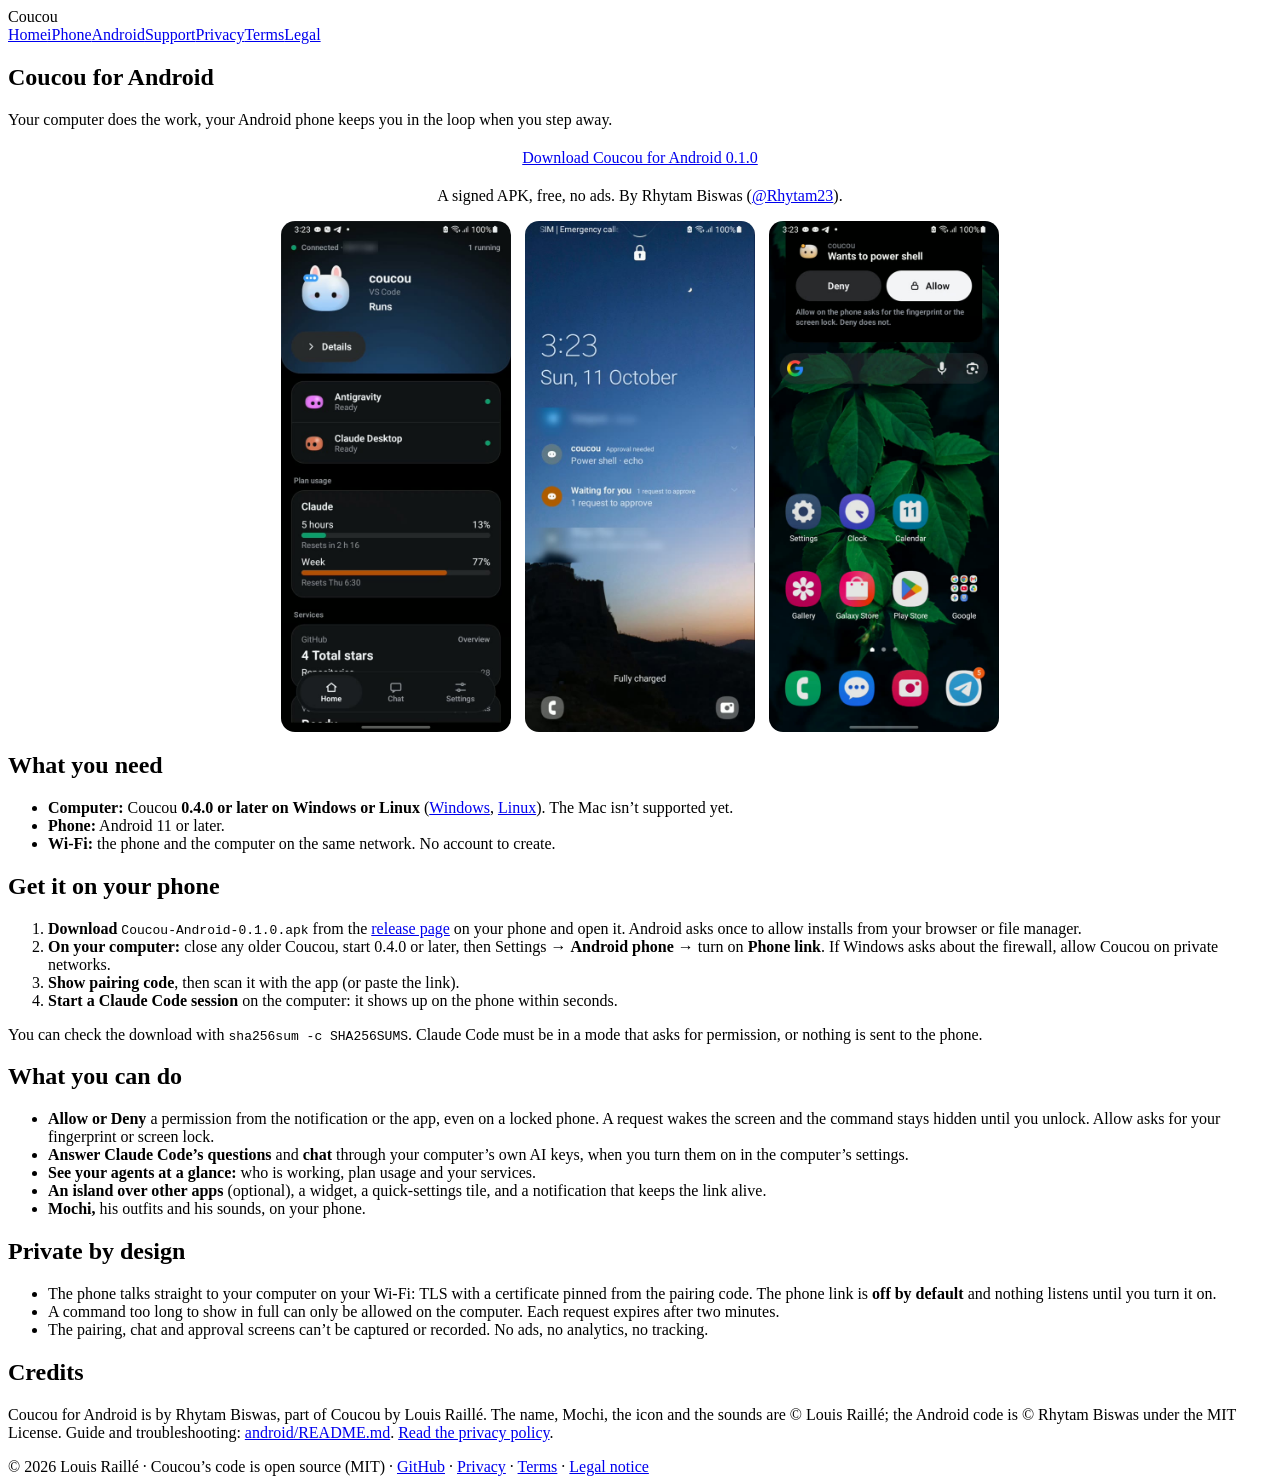
==== docs/android.html @ 023b4f67 "Site and README: Coucou for Android (page, section, screenshots) Adds docs/android.html in the style" ====
<!doctype html><html lang="en"><head><meta charset="utf-8"><meta name="viewport" content="width=device-width,initial-scale=1">
<title>Coucou for Android</title><link rel="icon" href="media/icon.png"><link rel="stylesheet" href="site.css"></head><body><div class="wrap">
<header><a href="index.html"><img src="media/icon.png" alt=""></a><span class="name">Coucou</span>
<nav><a href="index.html">Home</a><a href="iphone.html">iPhone</a><a href="android.html" class="on">Android</a><a href="support.html">Support</a><a href="privacy.html">Privacy</a><a href="terms.html">Terms</a><a href="legal.html">Legal</a></nav></header>
<section id="en">
<h1>Coucou for Android</h1>
<div class="meta">Your computer does the work, your Android phone keeps you in the loop when you step away.</div>
<p style="text-align:center;margin:20px 0"><a class="btn" href="https://github.com/Louis-CFM/coucou/releases/tag/android-v0.1.0">Download Coucou for Android 0.1.0</a></p>
<p class="meta" style="text-align:center">A signed APK, free, no ads. By Rhytam Biswas (<a href="https://github.com/Rhytam23">@Rhytam23</a>).</p>
<div style="display:flex;gap:14px;justify-content:center;flex-wrap:wrap;margin:16px 0">
<img src="media/android-home.jpg" style="width:100%;max-width:230px;border-radius:14px" alt="Home: Mochi, the agent list, plan usage and a service">
<img src="media/android-lock-alert.jpg" style="width:100%;max-width:230px;border-radius:14px" alt="The lock screen: Approval needed, the command hidden">
<img src="media/android-allow-deny.jpg" style="width:100%;max-width:230px;border-radius:14px" alt="A notification from Mochi with Deny and Allow buttons">
</div>

<h2>What you need</h2>
<ul>
<li><b>Computer:</b> Coucou <b>0.4.0 or later on Windows or Linux</b> (<a href="https://github.com/Louis-CFM/coucou/releases/tag/windows-v0.4.0">Windows</a>, <a href="https://github.com/Louis-CFM/coucou/releases/tag/linux-v0.4.0">Linux</a>). The Mac isn’t supported yet.</li>
<li><b>Phone:</b> Android 11 or later.</li>
<li><b>Wi-Fi:</b> the phone and the computer on the same network. No account to create.</li>
</ul>

<h2>Get it on your phone</h2>
<ol>
<li><b>Download</b> <code>Coucou-Android-0.1.0.apk</code> from the <a href="https://github.com/Louis-CFM/coucou/releases/tag/android-v0.1.0">release page</a> on your phone and open it. Android asks once to allow installs from your browser or file manager.</li>
<li><b>On your computer:</b> close any older Coucou, start 0.4.0 or later, then Settings → <b>Android phone</b> → turn on <b>Phone link</b>. If Windows asks about the firewall, allow Coucou on private networks.</li>
<li><b>Show pairing code</b>, then scan it with the app (or paste the link).</li>
<li><b>Start a Claude Code session</b> on the computer: it shows up on the phone within seconds.</li>
</ol>
<p class="meta">You can check the download with <code>sha256sum -c SHA256SUMS</code>. Claude Code must be in a mode that asks for permission, or nothing is sent to the phone.</p>

<h2>What you can do</h2>
<ul>
<li><b>Allow or Deny</b> a permission from the notification or the app, even on a locked phone. A request wakes the screen and the command stays hidden until you unlock. Allow asks for your fingerprint or screen lock.</li>
<li><b>Answer Claude Code’s questions</b> and <b>chat</b> through your computer’s own AI keys, when you turn them on in the computer’s settings.</li>
<li><b>See your agents at a glance:</b> who is working, plan usage and your services.</li>
<li><b>An island over other apps</b> (optional), a widget, a quick-settings tile, and a notification that keeps the link alive.</li>
<li><b>Mochi,</b> his outfits and his sounds, on your phone.</li>
</ul>

<h2>Private by design</h2>
<ul>
<li>The phone talks straight to your computer on your Wi-Fi: TLS with a certificate pinned from the pairing code. The phone link is <b>off by default</b> and nothing listens until you turn it on.</li>
<li>A command too long to show in full can only be allowed on the computer. Each request expires after two minutes.</li>
<li>The pairing, chat and approval screens can’t be captured or recorded. No ads, no analytics, no tracking.</li>
</ul>

<h2>Credits</h2>
<p>Coucou for Android is by Rhytam Biswas, part of Coucou by Louis Raillé. The name, Mochi, the icon and the sounds are © Louis Raillé; the Android code is © Rhytam Biswas under the MIT License. Guide and troubleshooting: <a href="https://github.com/Louis-CFM/coucou/blob/main/android/README.md">android/README.md</a>. <a href="privacy.html">Read the privacy policy</a>.</p>
</section>
<footer>© 2026 Louis Raillé · Coucou’s code is open source (MIT) · <a href="https://github.com/Louis-CFM/coucou">GitHub</a> · <a href="privacy.html">Privacy</a> · <a href="terms.html">Terms</a> · <a href="legal.html">Legal notice</a></footer></div></body></html>
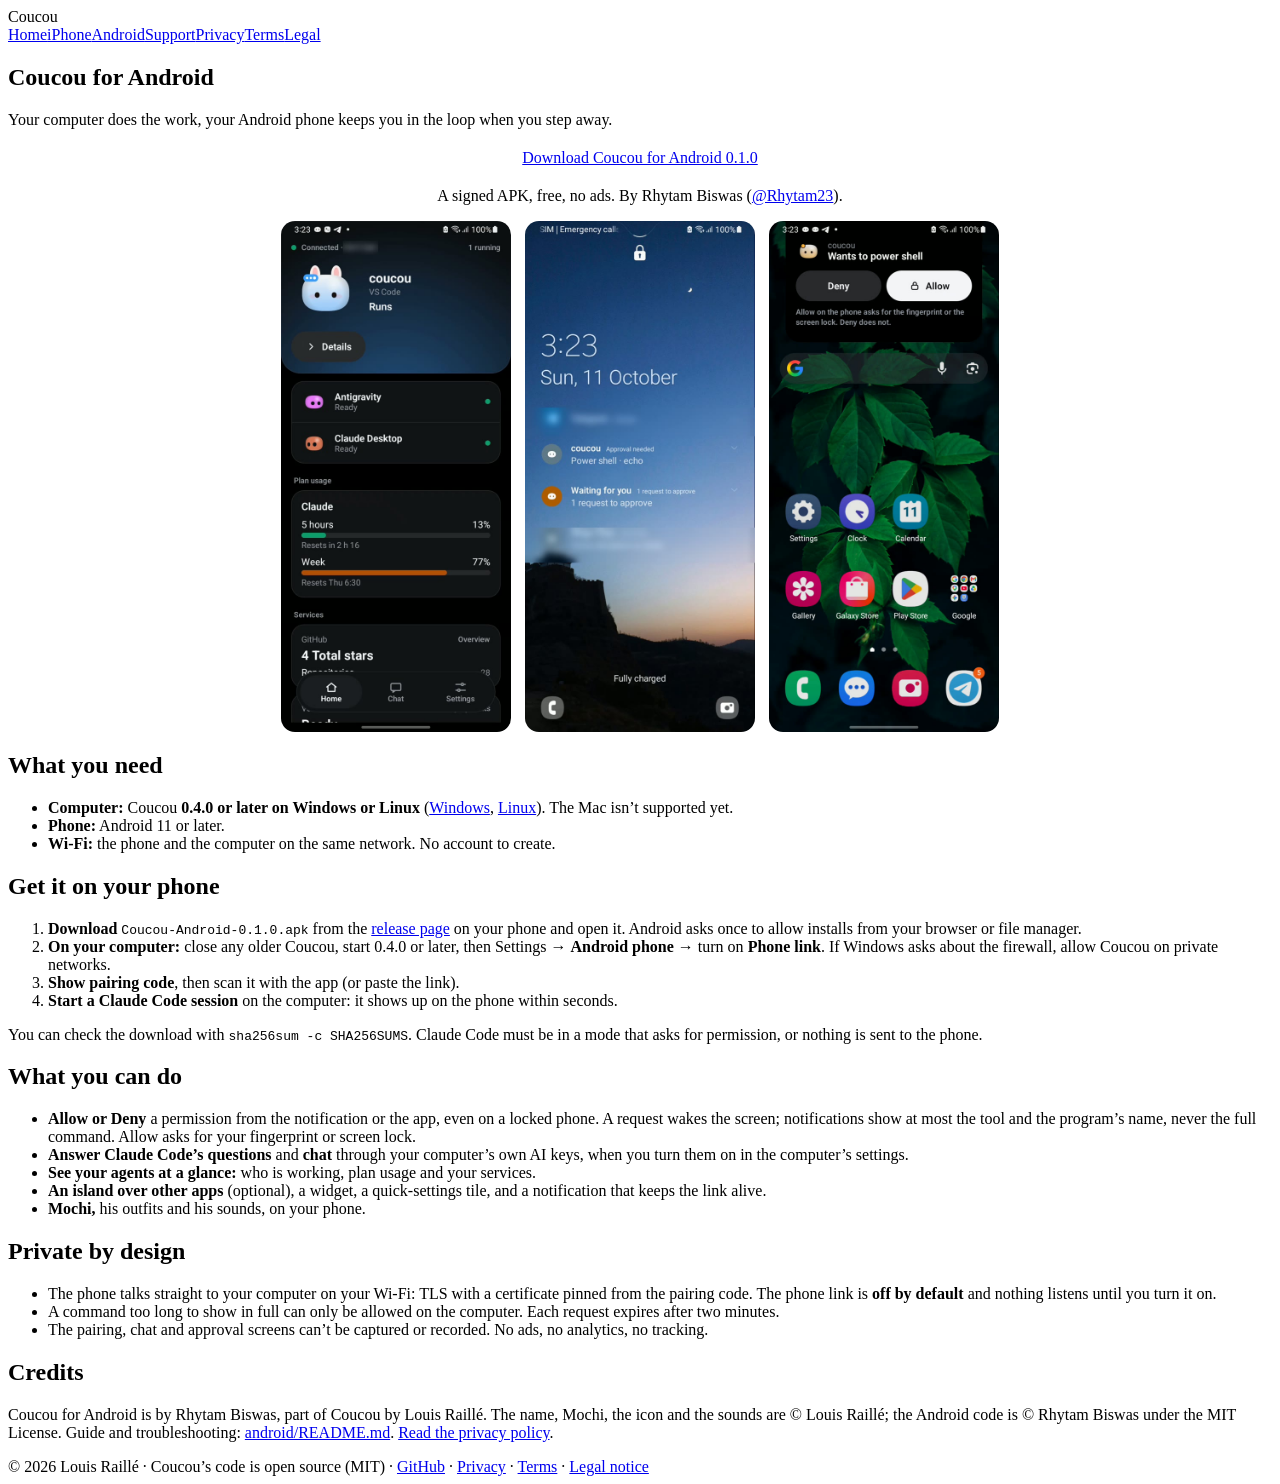
==== commit 12226e67: "Privacy policy: the Android app; exact wording for lock-screen notifications - privacy.html (English" ====
--- a/docs/android.html
+++ b/docs/android.html
@@ -9,7 +9,7 @@
 <p class="meta" style="text-align:center">A signed APK, free, no ads. By Rhytam Biswas (<a href="https://github.com/Rhytam23">@Rhytam23</a>).</p>
 <div style="display:flex;gap:14px;justify-content:center;flex-wrap:wrap;margin:16px 0">
 <img src="media/android-home.jpg" style="width:100%;max-width:230px;border-radius:14px" alt="Home: Mochi, the agent list, plan usage and a service">
-<img src="media/android-lock-alert.jpg" style="width:100%;max-width:230px;border-radius:14px" alt="The lock screen: Approval needed, the command hidden">
+<img src="media/android-lock-alert.jpg" style="width:100%;max-width:230px;border-radius:14px" alt="The lock screen: Approval needed, with only the tool and the program’s name">
 <img src="media/android-allow-deny.jpg" style="width:100%;max-width:230px;border-radius:14px" alt="A notification from Mochi with Deny and Allow buttons">
 </div>
 
@@ -31,7 +31,7 @@
 
 <h2>What you can do</h2>
 <ul>
-<li><b>Allow or Deny</b> a permission from the notification or the app, even on a locked phone. A request wakes the screen and the command stays hidden until you unlock. Allow asks for your fingerprint or screen lock.</li>
+<li><b>Allow or Deny</b> a permission from the notification or the app, even on a locked phone. A request wakes the screen; notifications show at most the tool and the program’s name, never the full command. Allow asks for your fingerprint or screen lock.</li>
 <li><b>Answer Claude Code’s questions</b> and <b>chat</b> through your computer’s own AI keys, when you turn them on in the computer’s settings.</li>
 <li><b>See your agents at a glance:</b> who is working, plan usage and your services.</li>
 <li><b>An island over other apps</b> (optional), a widget, a quick-settings tile, and a notification that keeps the link alive.</li>
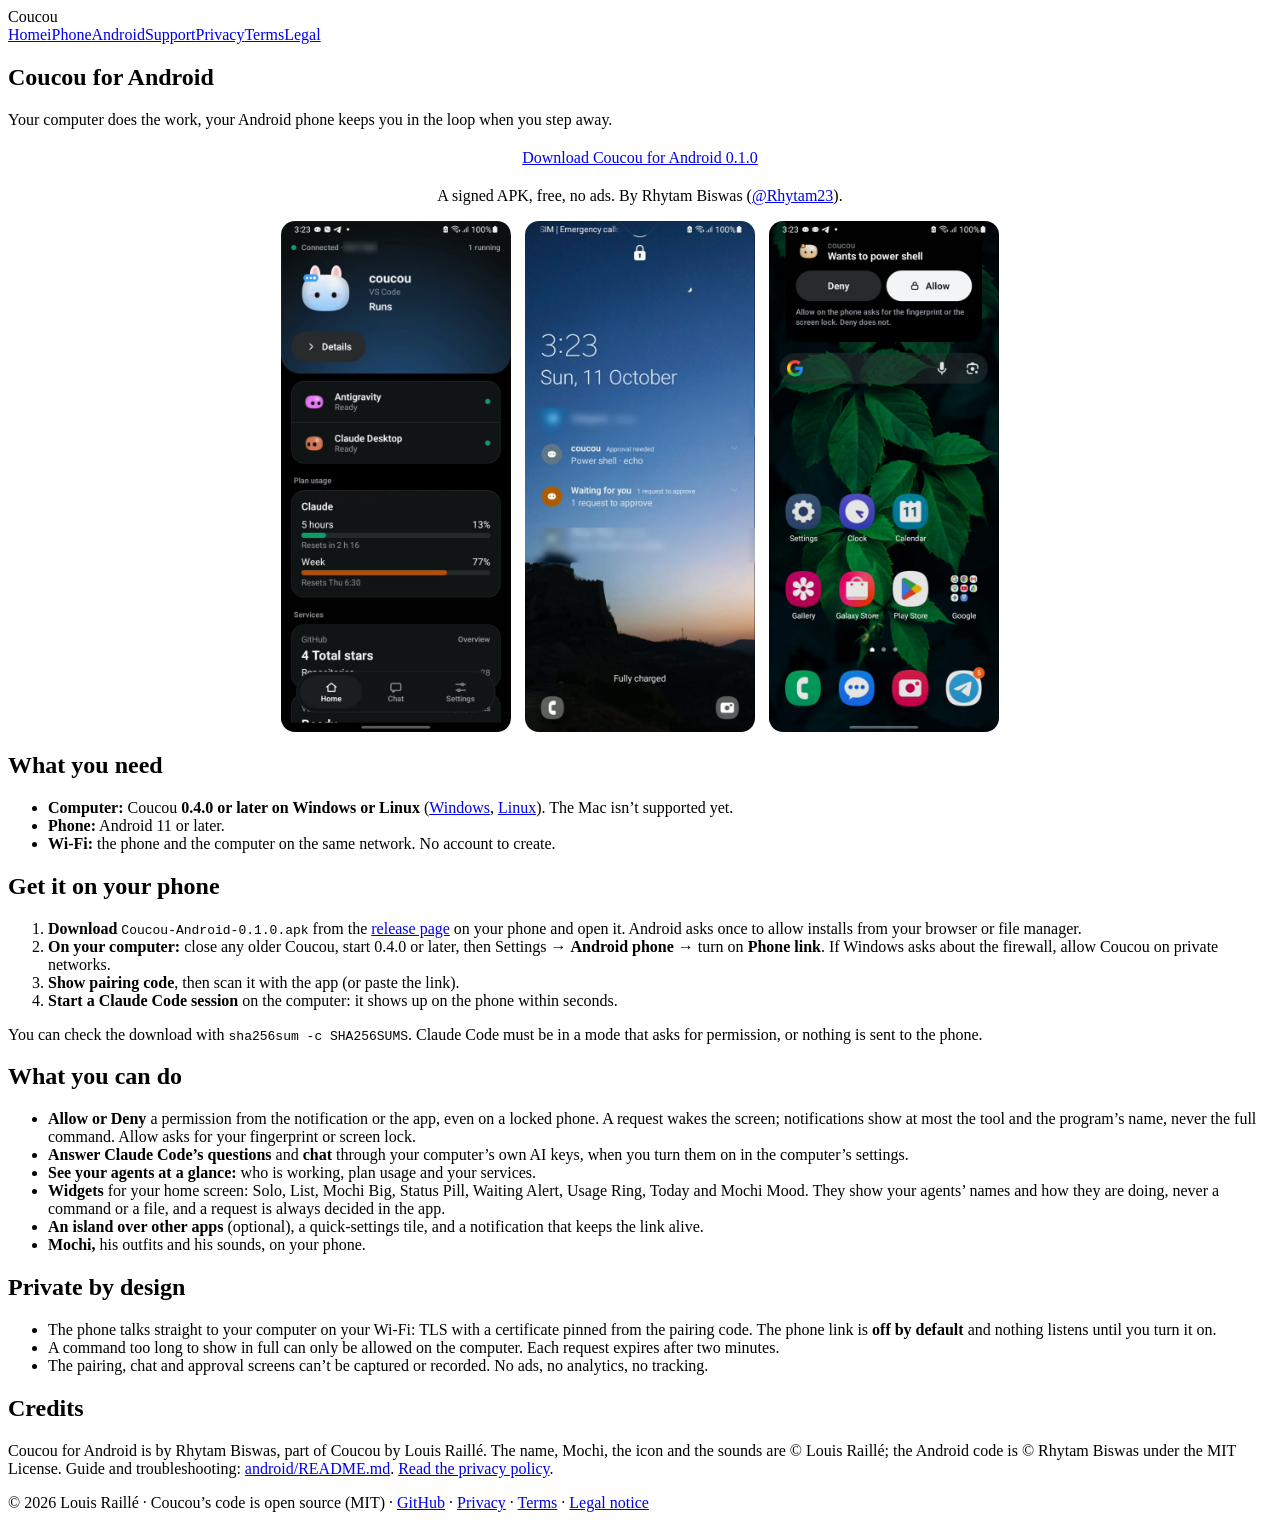
==== commit b417c4c1: "Android Widgets: docs and version 0.2.0 - android/README.md: the list of Widgets, their sizes, and t" ====
--- a/docs/android.html
+++ b/docs/android.html
@@ -34,7 +34,8 @@
 <li><b>Allow or Deny</b> a permission from the notification or the app, even on a locked phone. A request wakes the screen; notifications show at most the tool and the program’s name, never the full command. Allow asks for your fingerprint or screen lock.</li>
 <li><b>Answer Claude Code’s questions</b> and <b>chat</b> through your computer’s own AI keys, when you turn them on in the computer’s settings.</li>
 <li><b>See your agents at a glance:</b> who is working, plan usage and your services.</li>
-<li><b>An island over other apps</b> (optional), a widget, a quick-settings tile, and a notification that keeps the link alive.</li>
+<li><b>Widgets</b> for your home screen: Solo, List, Mochi Big, Status Pill, Waiting Alert, Usage Ring, Today and Mochi Mood. They show your agents’ names and how they are doing, never a command or a file, and a request is always decided in the app.</li>
+<li><b>An island over other apps</b> (optional), a quick-settings tile, and a notification that keeps the link alive.</li>
 <li><b>Mochi,</b> his outfits and his sounds, on your phone.</li>
 </ul>
 
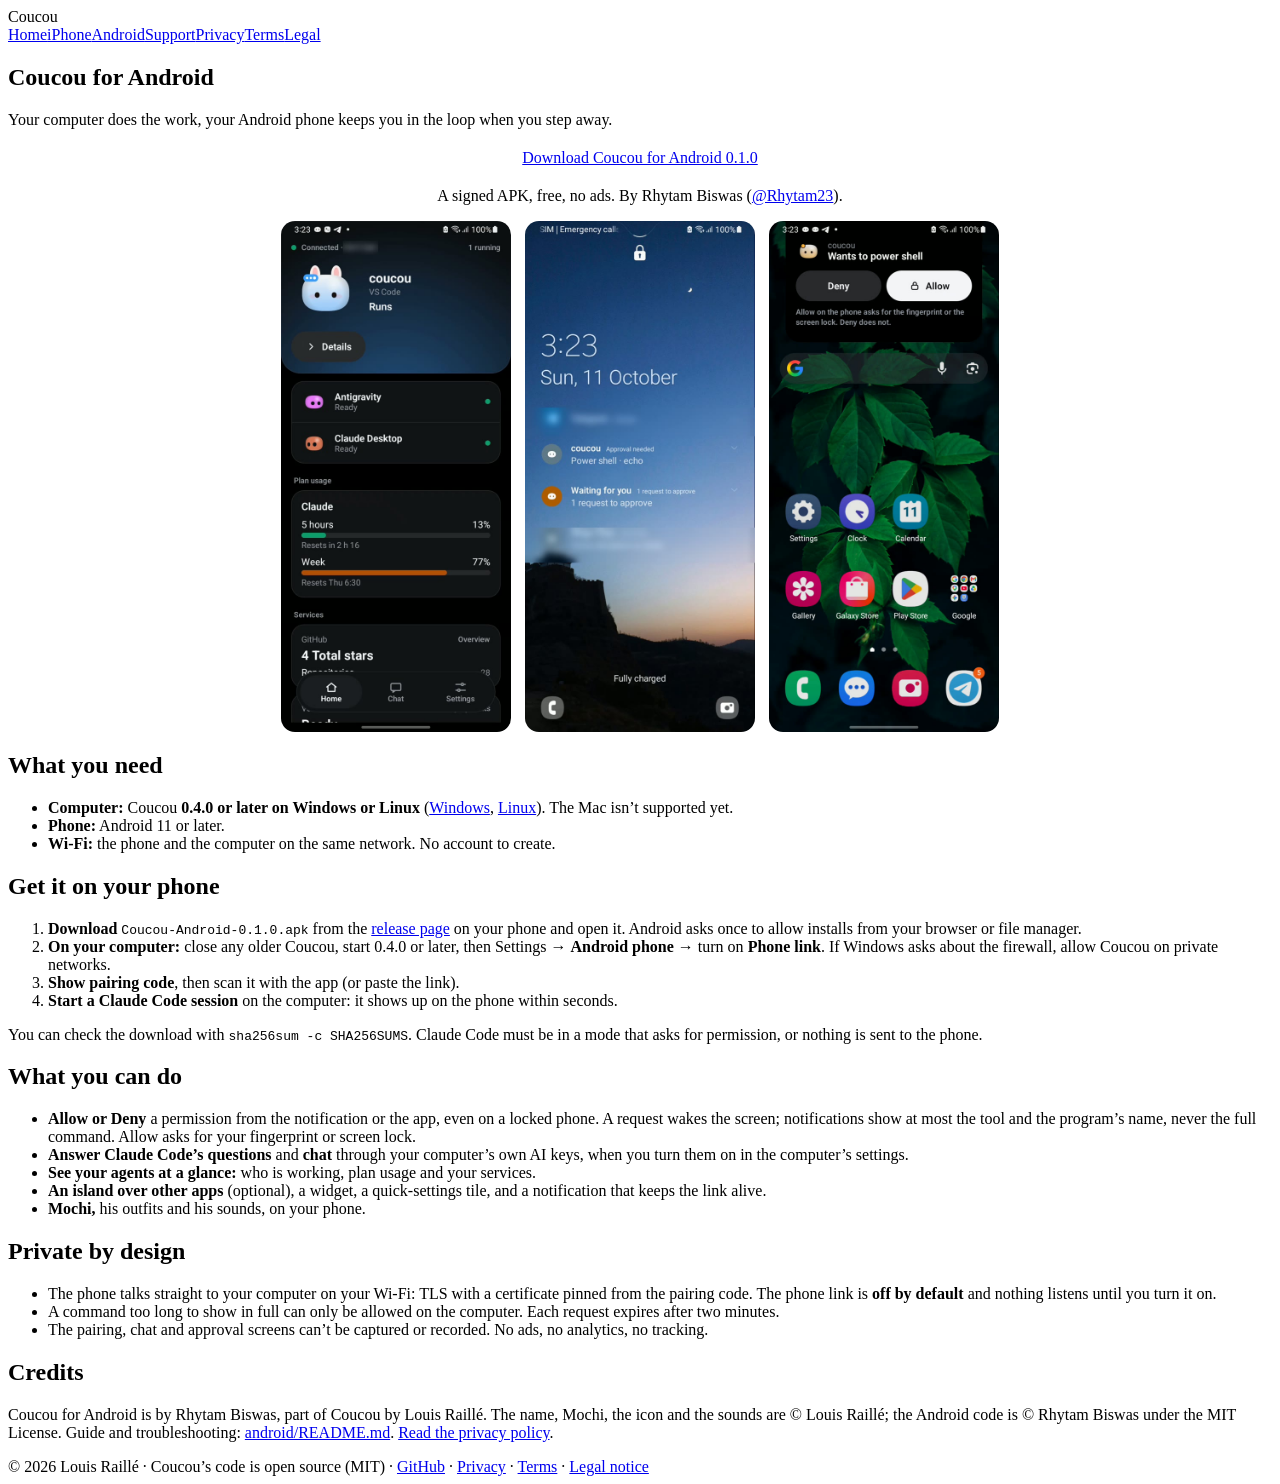
==== commit 281f66a4: "Merge branch 'main' of https://github.com/Louis-CFM/coucou into feat/windows-spotify # Conflicts: #	" ====
--- a/docs/android.html
+++ b/docs/android.html
@@ -34,8 +34,7 @@
 <li><b>Allow or Deny</b> a permission from the notification or the app, even on a locked phone. A request wakes the screen; notifications show at most the tool and the program’s name, never the full command. Allow asks for your fingerprint or screen lock.</li>
 <li><b>Answer Claude Code’s questions</b> and <b>chat</b> through your computer’s own AI keys, when you turn them on in the computer’s settings.</li>
 <li><b>See your agents at a glance:</b> who is working, plan usage and your services.</li>
-<li><b>Widgets</b> for your home screen: Solo, List, Mochi Big, Status Pill, Waiting Alert, Usage Ring, Today and Mochi Mood. They show your agents’ names and how they are doing, never a command or a file, and a request is always decided in the app.</li>
-<li><b>An island over other apps</b> (optional), a quick-settings tile, and a notification that keeps the link alive.</li>
+<li><b>An island over other apps</b> (optional), a widget, a quick-settings tile, and a notification that keeps the link alive.</li>
 <li><b>Mochi,</b> his outfits and his sounds, on your phone.</li>
 </ul>
 
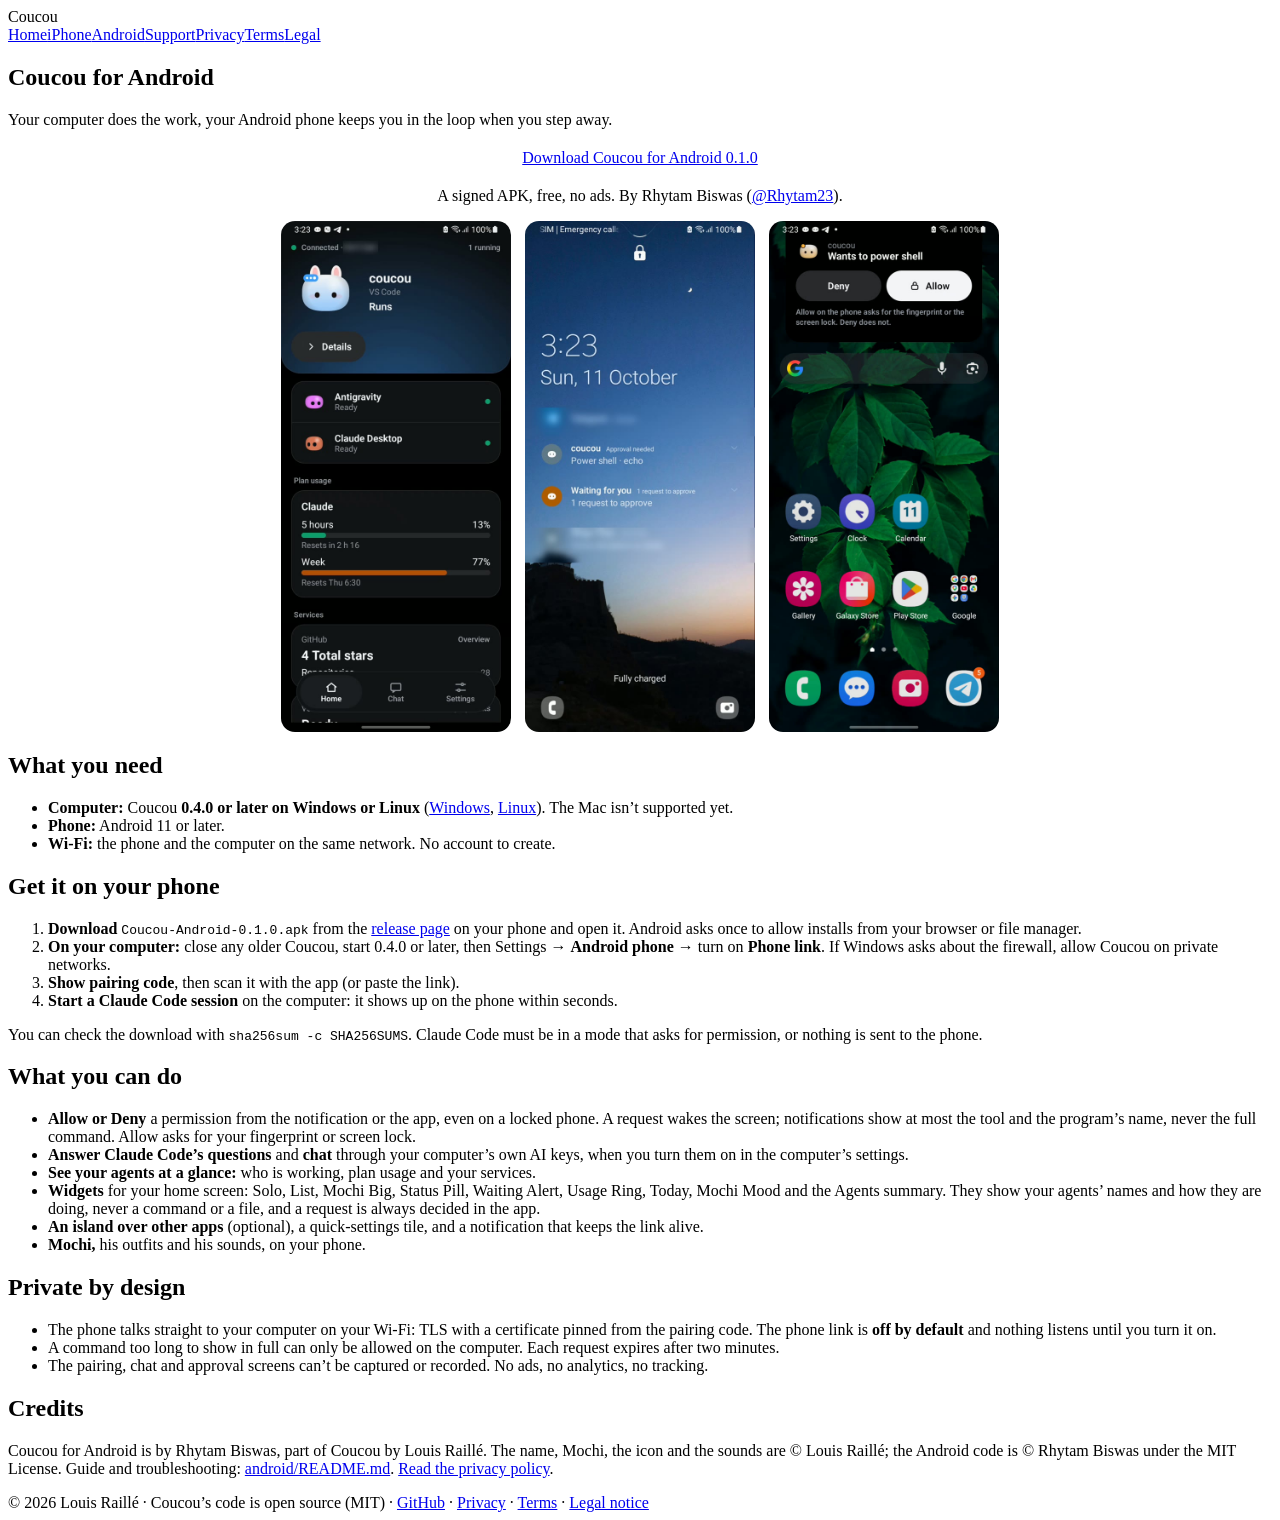
==== commit 379724f3: "Android Widgets: review fixes (demo does not count, Today resets at midnight, clock-time reset, vers" ====
--- a/docs/android.html
+++ b/docs/android.html
@@ -34,7 +34,8 @@
 <li><b>Allow or Deny</b> a permission from the notification or the app, even on a locked phone. A request wakes the screen; notifications show at most the tool and the program’s name, never the full command. Allow asks for your fingerprint or screen lock.</li>
 <li><b>Answer Claude Code’s questions</b> and <b>chat</b> through your computer’s own AI keys, when you turn them on in the computer’s settings.</li>
 <li><b>See your agents at a glance:</b> who is working, plan usage and your services.</li>
-<li><b>An island over other apps</b> (optional), a widget, a quick-settings tile, and a notification that keeps the link alive.</li>
+<li><b>Widgets</b> for your home screen: Solo, List, Mochi Big, Status Pill, Waiting Alert, Usage Ring, Today, Mochi Mood and the Agents summary. They show your agents’ names and how they are doing, never a command or a file, and a request is always decided in the app.</li>
+<li><b>An island over other apps</b> (optional), a quick-settings tile, and a notification that keeps the link alive.</li>
 <li><b>Mochi,</b> his outfits and his sounds, on your phone.</li>
 </ul>
 
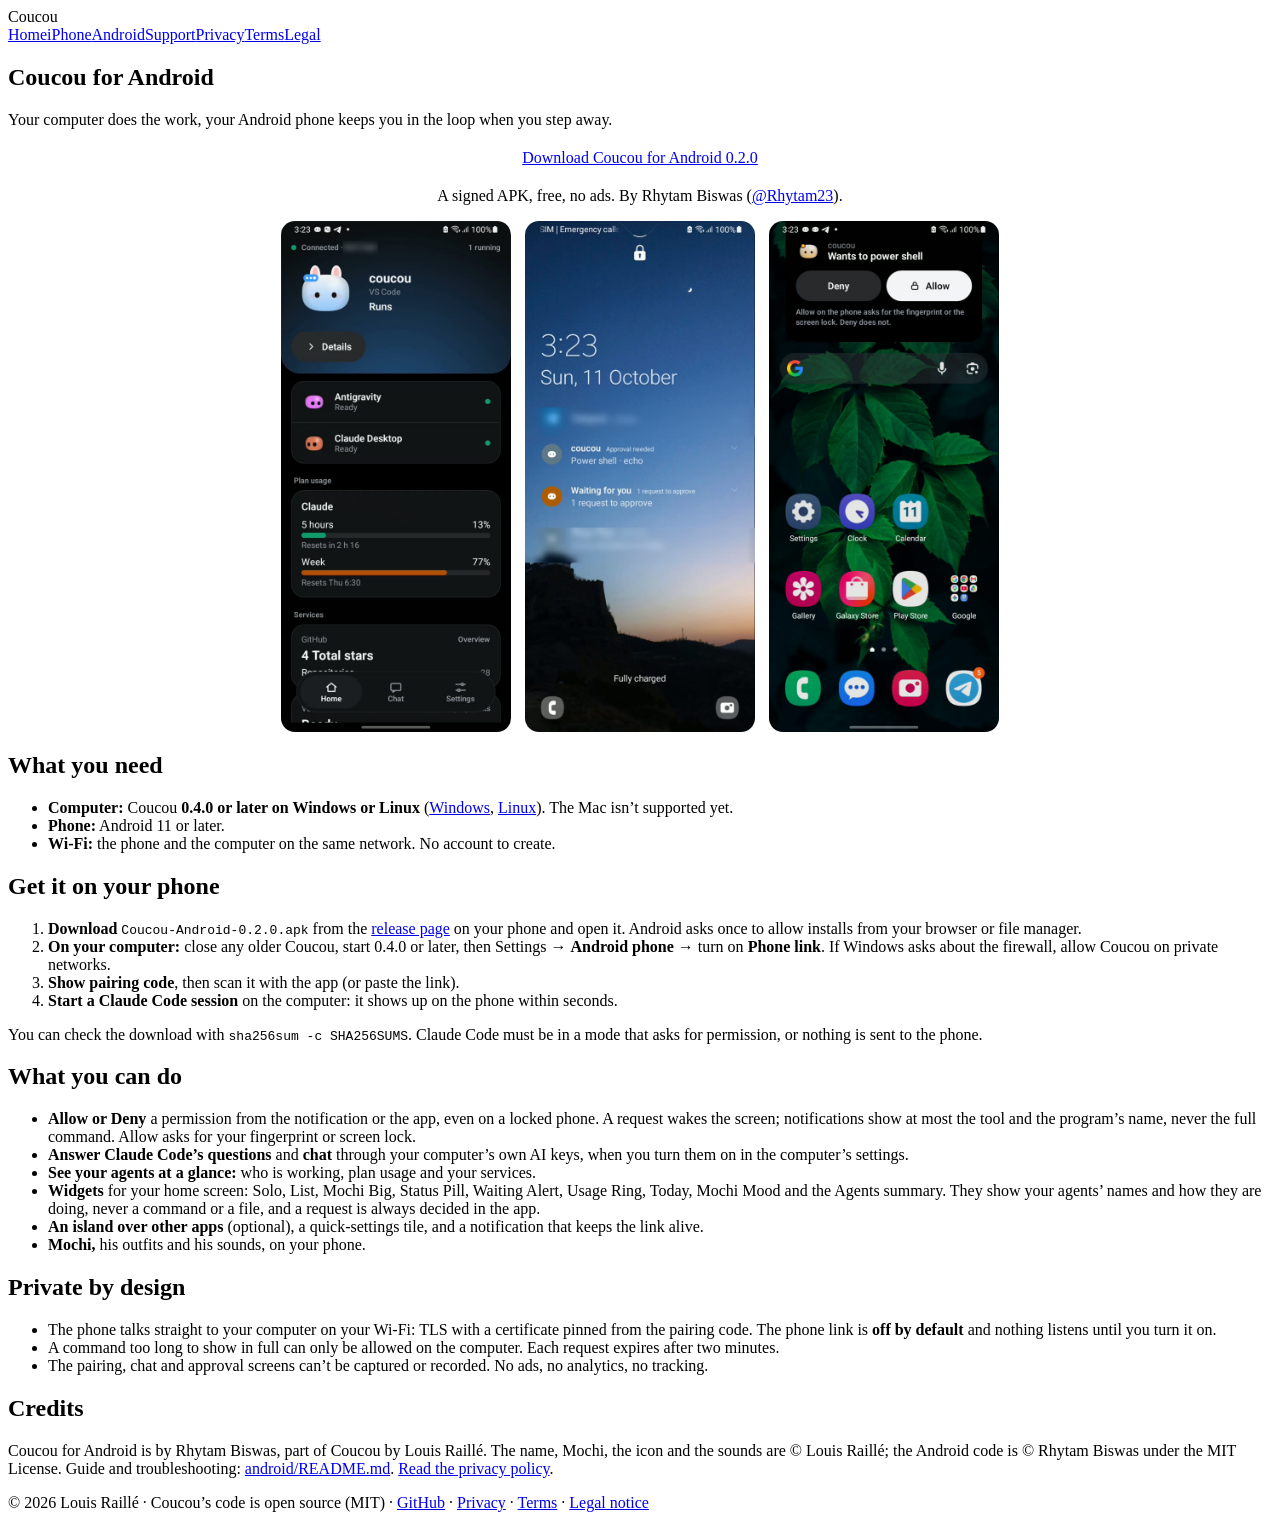
==== commit 30c0a27c: "Android 0.2.0: home-screen widgets versionName 0.2.0 / versionCode 2, the CHANGELOG sections for And" ====
--- a/docs/android.html
+++ b/docs/android.html
@@ -5,7 +5,7 @@
 <section id="en">
 <h1>Coucou for Android</h1>
 <div class="meta">Your computer does the work, your Android phone keeps you in the loop when you step away.</div>
-<p style="text-align:center;margin:20px 0"><a class="btn" href="https://github.com/Louis-CFM/coucou/releases/tag/android-v0.1.0">Download Coucou for Android 0.1.0</a></p>
+<p style="text-align:center;margin:20px 0"><a class="btn" href="https://github.com/Louis-CFM/coucou/releases/tag/android-v0.2.0">Download Coucou for Android 0.2.0</a></p>
 <p class="meta" style="text-align:center">A signed APK, free, no ads. By Rhytam Biswas (<a href="https://github.com/Rhytam23">@Rhytam23</a>).</p>
 <div style="display:flex;gap:14px;justify-content:center;flex-wrap:wrap;margin:16px 0">
 <img src="media/android-home.jpg" style="width:100%;max-width:230px;border-radius:14px" alt="Home: Mochi, the agent list, plan usage and a service">
@@ -22,7 +22,7 @@
 
 <h2>Get it on your phone</h2>
 <ol>
-<li><b>Download</b> <code>Coucou-Android-0.1.0.apk</code> from the <a href="https://github.com/Louis-CFM/coucou/releases/tag/android-v0.1.0">release page</a> on your phone and open it. Android asks once to allow installs from your browser or file manager.</li>
+<li><b>Download</b> <code>Coucou-Android-0.2.0.apk</code> from the <a href="https://github.com/Louis-CFM/coucou/releases/tag/android-v0.2.0">release page</a> on your phone and open it. Android asks once to allow installs from your browser or file manager.</li>
 <li><b>On your computer:</b> close any older Coucou, start 0.4.0 or later, then Settings → <b>Android phone</b> → turn on <b>Phone link</b>. If Windows asks about the firewall, allow Coucou on private networks.</li>
 <li><b>Show pairing code</b>, then scan it with the app (or paste the link).</li>
 <li><b>Start a Claude Code session</b> on the computer: it shows up on the phone within seconds.</li>
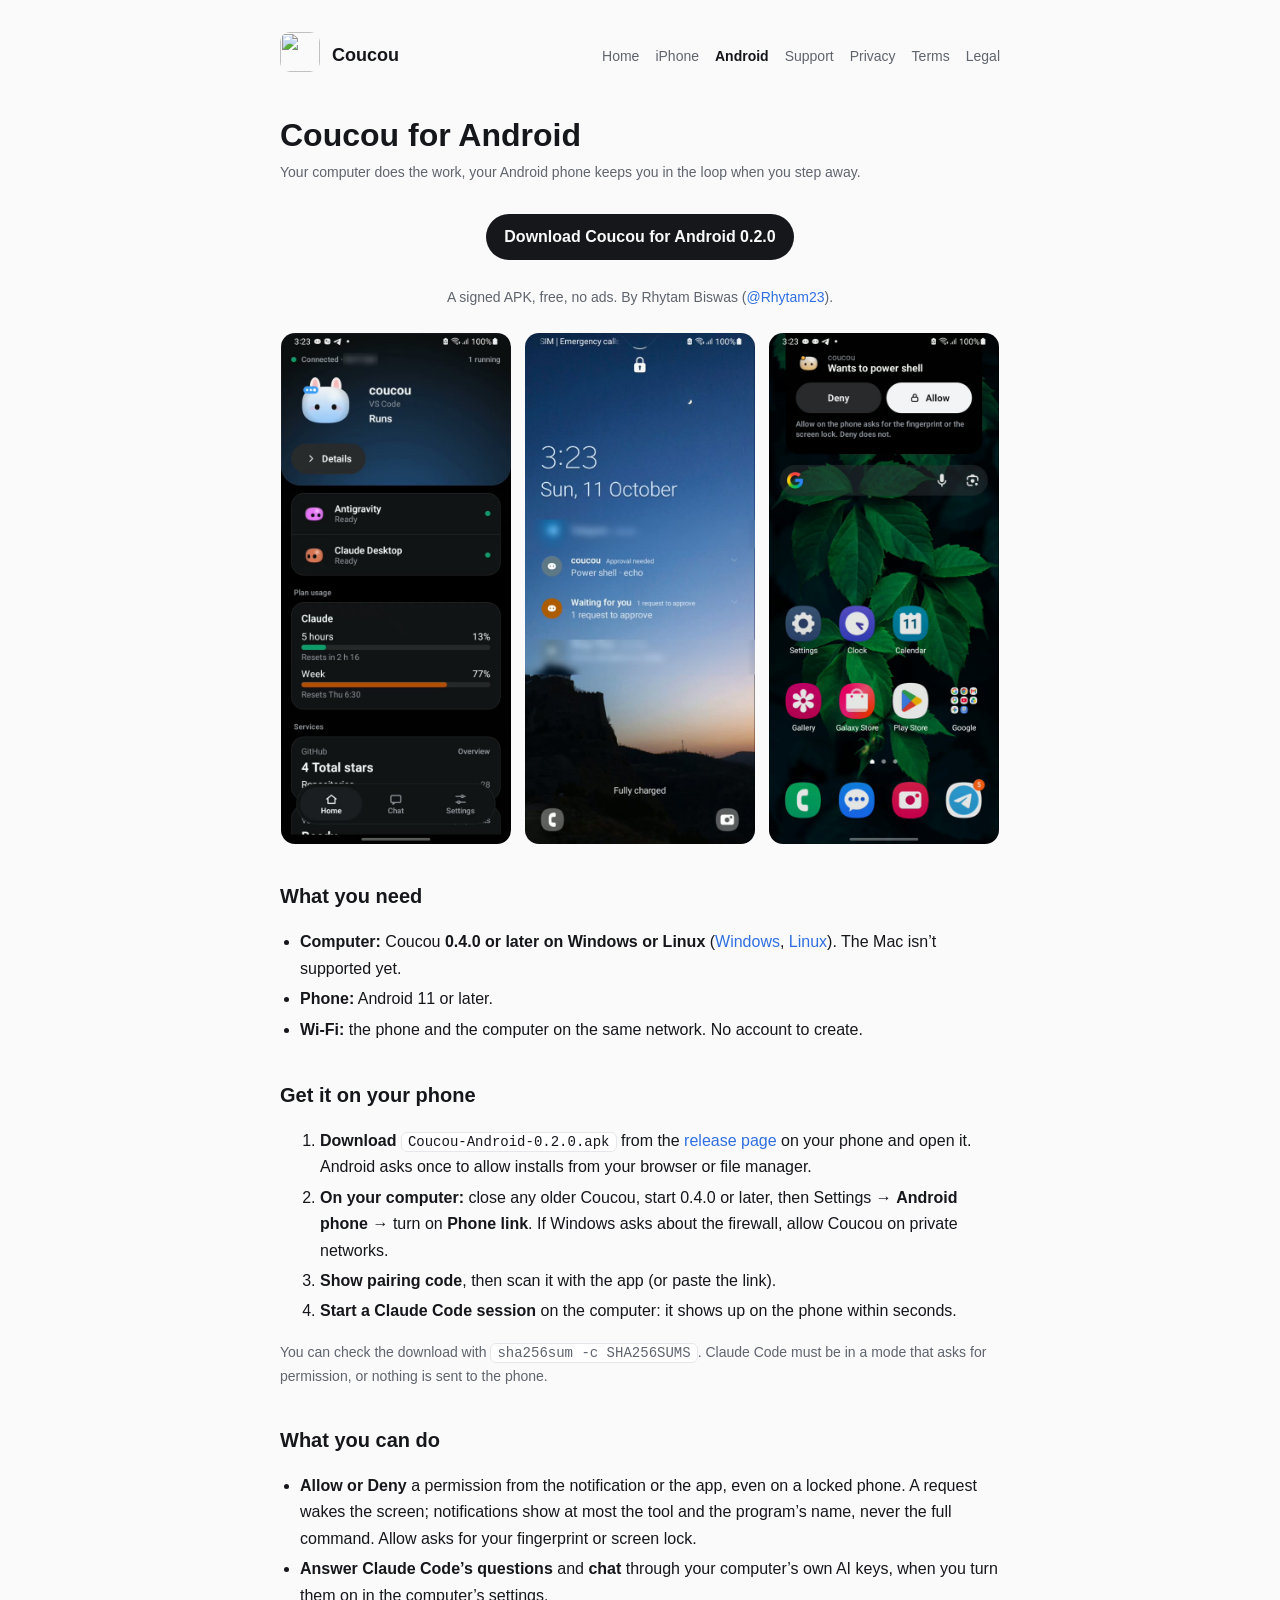
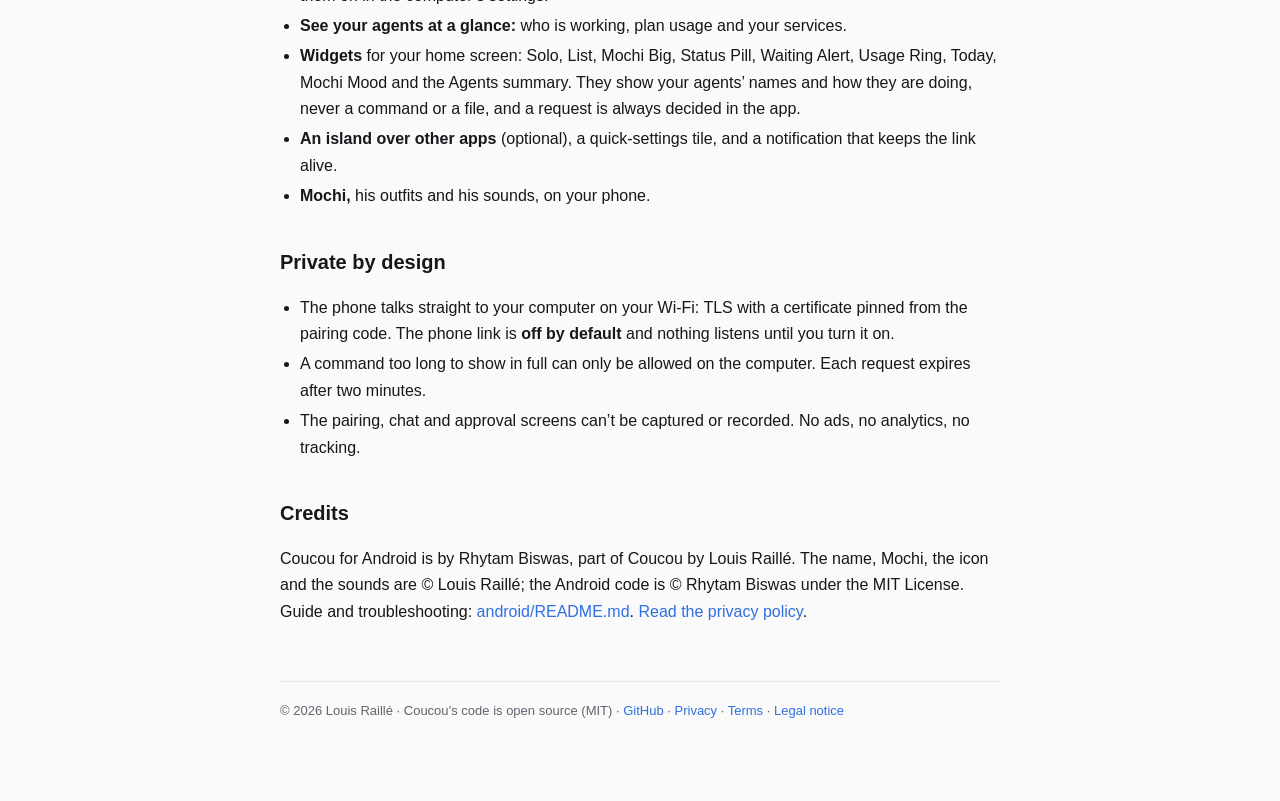
==== commit 12a5885f: "Site: Flow, the Notetaker and « OK Coucou » on every computer; 0.5.0 links The home page presents th" ====
--- a/docs/android.html
+++ b/docs/android.html
@@ -15,7 +15,7 @@
 
 <h2>What you need</h2>
 <ul>
-<li><b>Computer:</b> Coucou <b>0.4.0 or later on Windows or Linux</b> (<a href="https://github.com/Louis-CFM/coucou/releases/tag/windows-v0.4.0">Windows</a>, <a href="https://github.com/Louis-CFM/coucou/releases/tag/linux-v0.4.0">Linux</a>). The Mac isn’t supported yet.</li>
+<li><b>Computer:</b> Coucou <b>0.4.0 or later on Windows or Linux</b> (<a href="https://github.com/Louis-CFM/coucou/releases/tag/windows-v0.5.0">Windows</a>, <a href="https://github.com/Louis-CFM/coucou/releases/tag/linux-v0.5.0">Linux</a>). The Mac isn’t supported yet.</li>
 <li><b>Phone:</b> Android 11 or later.</li>
 <li><b>Wi-Fi:</b> the phone and the computer on the same network. No account to create.</li>
 </ul>
--- a/docs/site.css
+++ b/docs/site.css
@@ -0,0 +1,36 @@
+:root{--bg:#0e0f12;--card:#16171b;--ink:#f3f4f6;--dim:#a1a6b0;--line:#26282e;--accent:#8ab4ff}
+@media (prefers-color-scheme: light){:root{--bg:#fafafa;--card:#fff;--ink:#16171b;--dim:#5f646d;--line:#e6e7ea;--accent:#2f6fe0}}
+*{box-sizing:border-box}html{-webkit-text-size-adjust:100%}
+body{margin:0;background:var(--bg);color:var(--ink);font:16px/1.65 -apple-system,BlinkMacSystemFont,"SF Pro Text","Inter","Segoe UI",sans-serif}
+a{color:var(--accent);text-decoration:none}a:hover{text-decoration:underline}
+.wrap{max-width:760px;margin:0 auto;padding:32px 20px 80px}
+header{display:flex;align-items:center;gap:12px;margin-bottom:36px;flex-wrap:wrap}
+header img{width:40px;height:40px;border-radius:10px}
+header .name{font-weight:700;font-size:18px}
+nav{margin-left:auto;display:flex;gap:16px;flex-wrap:wrap;font-size:14px}
+nav a{color:var(--dim)}nav a.on{color:var(--ink);font-weight:600}
+h1{font-size:32px;line-height:1.2;margin:0 0 6px}
+h2{font-size:20px;margin:36px 0 8px}
+h3{font-size:16px;margin:22px 0 4px}
+.meta{color:var(--dim);font-size:14px;margin-bottom:24px}
+.lang{display:inline-flex;border:1px solid var(--line);border-radius:999px;overflow:hidden;font-size:13px;margin-bottom:20px}
+.lang a{padding:4px 12px;color:var(--dim)}.lang a:first-child{border-right:1px solid var(--line)}
+.card{background:var(--card);border:1px solid var(--line);border-radius:14px;padding:18px 20px;margin:16px 0}
+ul{padding-left:20px}li{margin:4px 0}
+table{width:100%;border-collapse:collapse;font-size:15px;margin:10px 0}
+td,th{border-bottom:1px solid var(--line);padding:8px 6px;text-align:left;vertical-align:top}
+th{color:var(--dim);font-weight:600}
+code{background:var(--card);border:1px solid var(--line);border-radius:6px;padding:1px 6px;font-size:14px;word-break:break-all}
+hr{border:0;border-top:1px solid var(--line);margin:56px 0 32px}
+footer{color:var(--dim);font-size:13px;margin-top:56px;border-top:1px solid var(--line);padding-top:18px}
+.hero{text-align:center;margin:10px 0 30px}.hero img.demo{width:100%;border-radius:14px;border:1px solid var(--line);margin-top:22px}
+.btn{display:inline-block;background:var(--ink);color:var(--bg);padding:10px 18px;border-radius:999px;font-weight:600;margin:6px}
+.btn.ghost{background:transparent;color:var(--ink);border:1px solid var(--line)}
+@media (max-width:560px){h1{font-size:26px}nav{margin-left:0;width:100%}}
+.tip{display:flex;align-items:center;gap:14px;max-width:560px;margin:18px auto 0;padding:12px 16px;background:var(--card);border:1px solid var(--line);border-radius:18px;text-align:left}
+.tip-mochi{flex:none}.tip-mochi .steam path{animation:steam 2.6s ease-in-out infinite;opacity:.0}.tip-mochi .steam path+path{animation-delay:1.3s}
+@keyframes steam{0%{opacity:0;transform:translateY(4px)}40%{opacity:.7}100%{opacity:0;transform:translateY(-6px)}}
+.tip-text{flex:1;font-size:14px;color:var(--dim);line-height:1.5}.tip-text b{color:var(--ink)}
+.tip-btn{margin:0;white-space:nowrap}
+@media (max-width:560px){.tip{flex-wrap:wrap;justify-content:center;text-align:center}.tip-text{flex-basis:100%}}
+@media (prefers-reduced-motion:reduce){.tip-mochi .steam path{animation:none;opacity:.6}}
